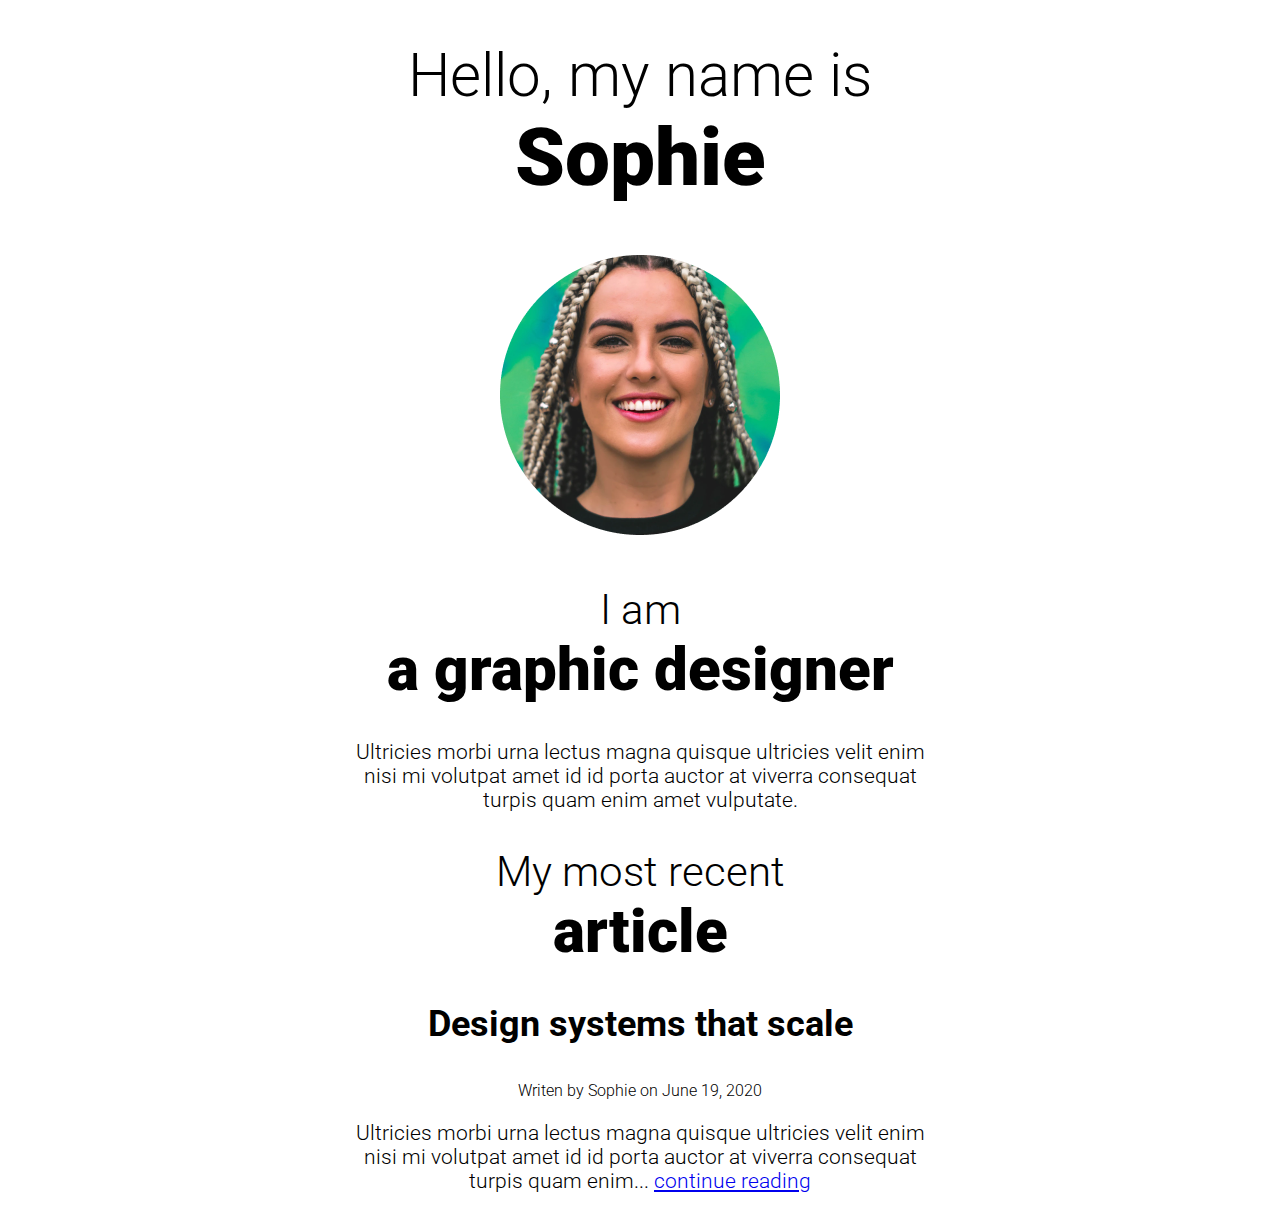
==== Scrimba-Css-Practice/index.html @ d4b8b4de "first commit" ====
<!DOCTYPE html>
<html>

<head>
    <title>HTML & CSS Fundamentals | Challenges</title>
    <link href="https://fonts.googleapis.com/css2?family=Roboto:wght@300;900&display=swap" rel="stylesheet">
    <link href="styles.css" rel="stylesheet">
</head>

<body>
    <div class="container">
        <h1>Hello, my name is<span class="bold-text h1-size-styling">Sophie</span>
        </h1>
        <img src="images/sophie.png" alt="portrait of Sophie">
        <h2>I am<span class="bold-text h2-size-styling">a graphic designer</span>
        </h2>
        <p>Ultricies morbi urna lectus magna quisque ultricies velit enim nisi mi volutpat amet id id porta auctor at
            viverra consequat turpis quam enim amet vulputate.</p>

        <h2>My most recent<span class="bold-text h2-size-styling">article</span>
        </h2>
        <article>
            <h3>Design systems that scale</h3>
            <p class=small-text>Writen by Sophie on June 19, 2020</p>
            <p>Ultricies morbi urna lectus magna quisque ultricies velit enim nisi mi volutpat amet id id porta auctor
                at viverra consequat turpis quam enim... <a href="#">continue reading</a></p>
        </article>
    </div>
</body>

</html>
---- Scrimba-Css-Practice/styles.css ----
body {
    text-align: center;
    font-family: 'Roboto', sans-serif;
    font-size: 21px;
    font-weight: 300;
}

h1,
h2 {
    font-weight: 300;
}


h1 {
    font-size: 60px;
}

h2 {
    font-size: 42px;
}

h3 {
    font-size: 36px;
}

.h1-size-styling {
    font-size: 80px;
}

.h2-size-styling {
    font-size: 60px;
}

.bold-text {
    font-weight: 900;
    display: block;
}

.small-text {
    font-size: 16px;
}

.container {
    width: 570px;
    margin: 0 auto;
}
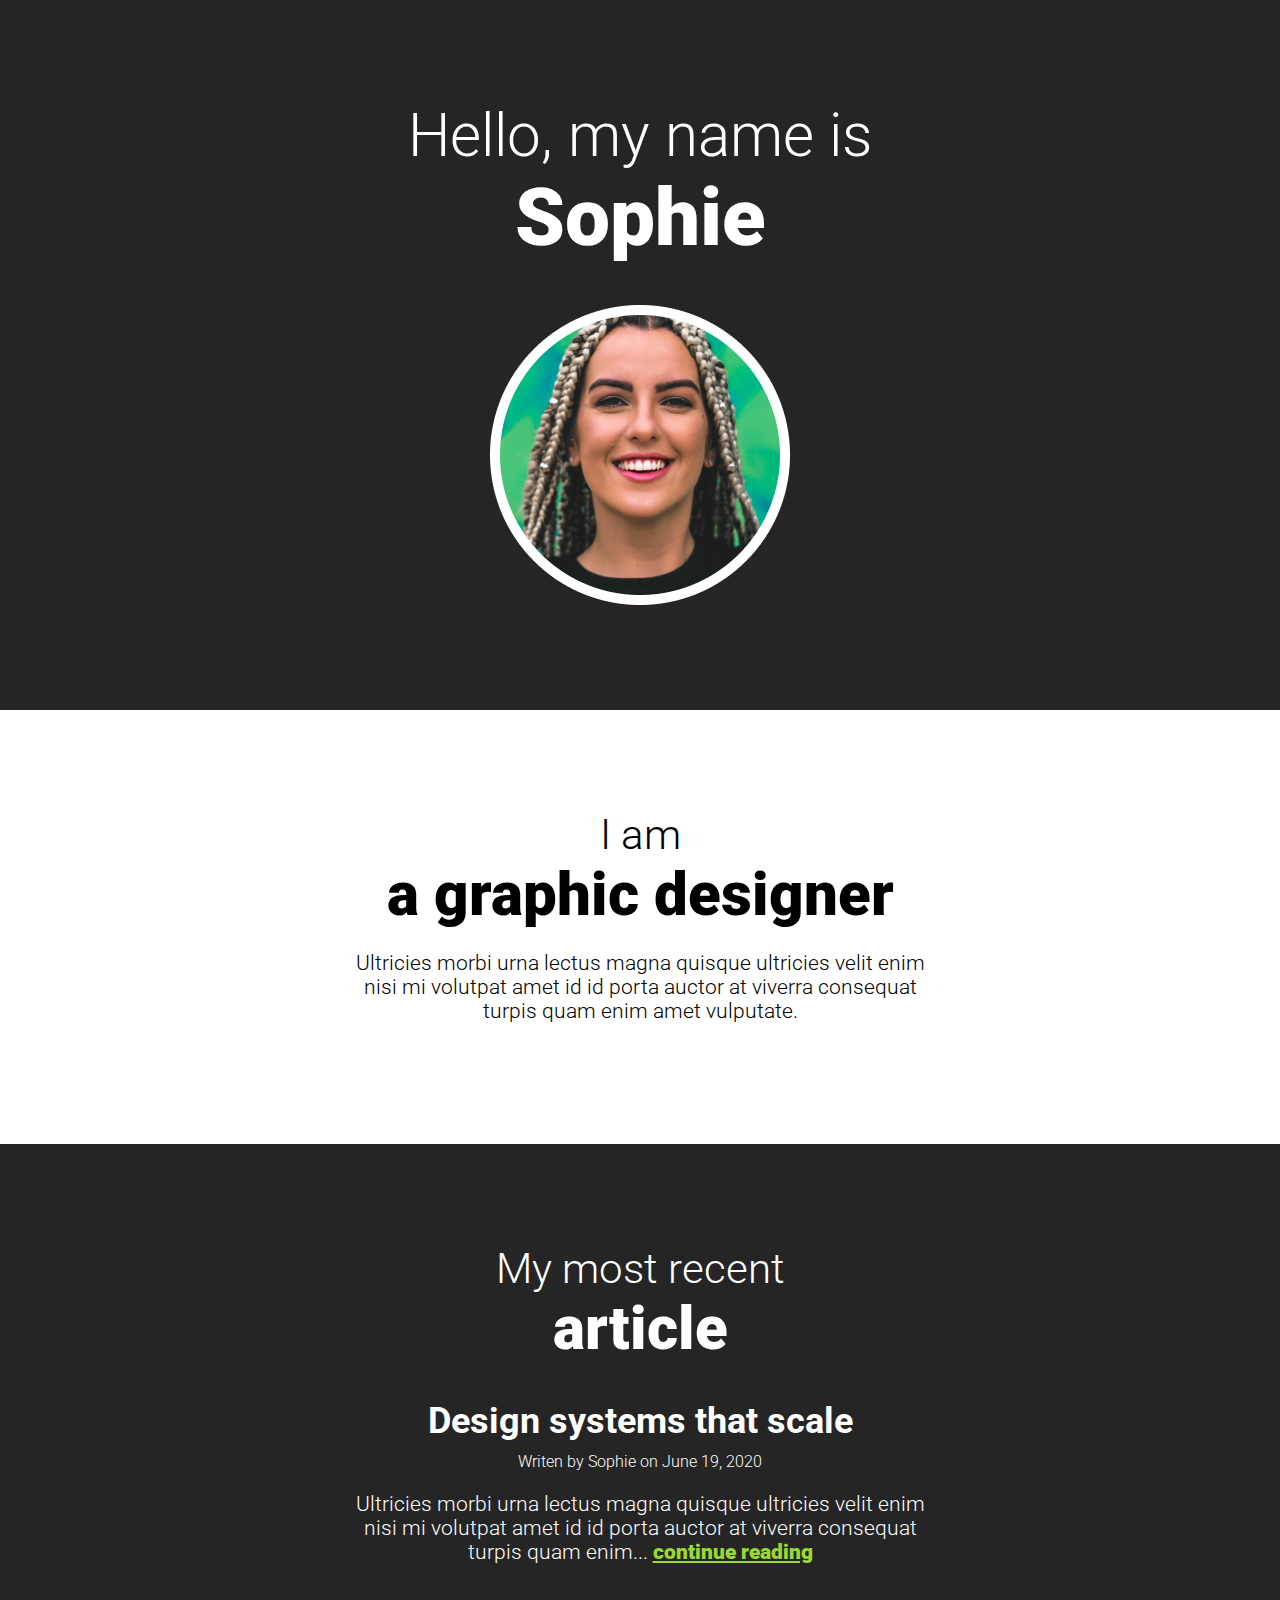
==== commit d645640f: "update to css" ====
--- a/Scrimba-Css-Practice/index.html
+++ b/Scrimba-Css-Practice/index.html
@@ -8,24 +8,35 @@
 </head>
 
 <body>
-    <div class="container">
-        <h1>Hello, my name is<span class="bold-text h1-size-styling">Sophie</span>
-        </h1>
-        <img src="images/sophie.png" alt="portrait of Sophie">
-        <h2>I am<span class="bold-text h2-size-styling">a graphic designer</span>
-        </h2>
-        <p>Ultricies morbi urna lectus magna quisque ultricies velit enim nisi mi volutpat amet id id porta auctor at
-            viverra consequat turpis quam enim amet vulputate.</p>
-
-        <h2>My most recent<span class="bold-text h2-size-styling">article</span>
-        </h2>
-        <article>
-            <h3>Design systems that scale</h3>
-            <p class=small-text>Writen by Sophie on June 19, 2020</p>
+    <header class="padding dark-bg">
+        <div class="container">
+            <h1>Hello, my name is<span class="bold-text h1-size-styling">Sophie</span>
+            </h1>
+            <img src="images/sophie.png" alt="portrait of Sophie">
+        </div>
+    </header>
+    <section class=padding>
+        <div class="container">
+            <h2>I am<span class="bold-text h2-size-styling">a graphic designer</span>
+            </h2>
             <p>Ultricies morbi urna lectus magna quisque ultricies velit enim nisi mi volutpat amet id id porta auctor
-                at viverra consequat turpis quam enim... <a href="#">continue reading</a></p>
-        </article>
-    </div>
+                at
+                viverra consequat turpis quam enim amet vulputate.</p>
+        </div>
+    </section>
+    <section class="padding dark-bg">
+        <div class="container">
+            <h2>My most recent<span class="bold-text h2-size-styling">article</span>
+            </h2>
+            <article>
+                <h3>Design systems that scale</h3>
+                <p class=small-text>Writen by Sophie on June 19, 2020</p>
+                <p>Ultricies morbi urna lectus magna quisque ultricies velit enim nisi mi volutpat amet id id porta
+                    auctor
+                    at viverra consequat turpis quam enim... <a href="#">continue reading</a></p>
+            </article>
+        </div>
+    </section>
 </body>
 
 </html>--- a/Scrimba-Css-Practice/styles.css
+++ b/Scrimba-Css-Practice/styles.css
@@ -3,11 +3,13 @@
     font-family: 'Roboto', sans-serif;
     font-size: 21px;
     font-weight: 300;
+    margin: 0;
 }
 
 h1,
 h2 {
     font-weight: 300;
+    margin-top: 0;
 }
 
 
@@ -17,11 +19,15 @@
 
 h2 {
     font-size: 42px;
+    margin-bottom: 5px;
 }
 
 h3 {
     font-size: 36px;
+    margin-bottom: 10px;
 }
+
+
 
 .h1-size-styling {
     font-size: 80px;
@@ -36,8 +42,29 @@
     display: block;
 }
 
+a {
+    color: #99D930;
+    font-weight: 900;
+}
+
+a:hover,
+a:focus {
+    color: #131313;
+
+}
+
 .small-text {
     font-size: 16px;
+    margin-top: 0px;
+}
+
+.padding {
+    padding: 100px
+}
+
+.dark-bg {
+    background-color: #252525;
+    color: #FFF;
 }
 
 .container {
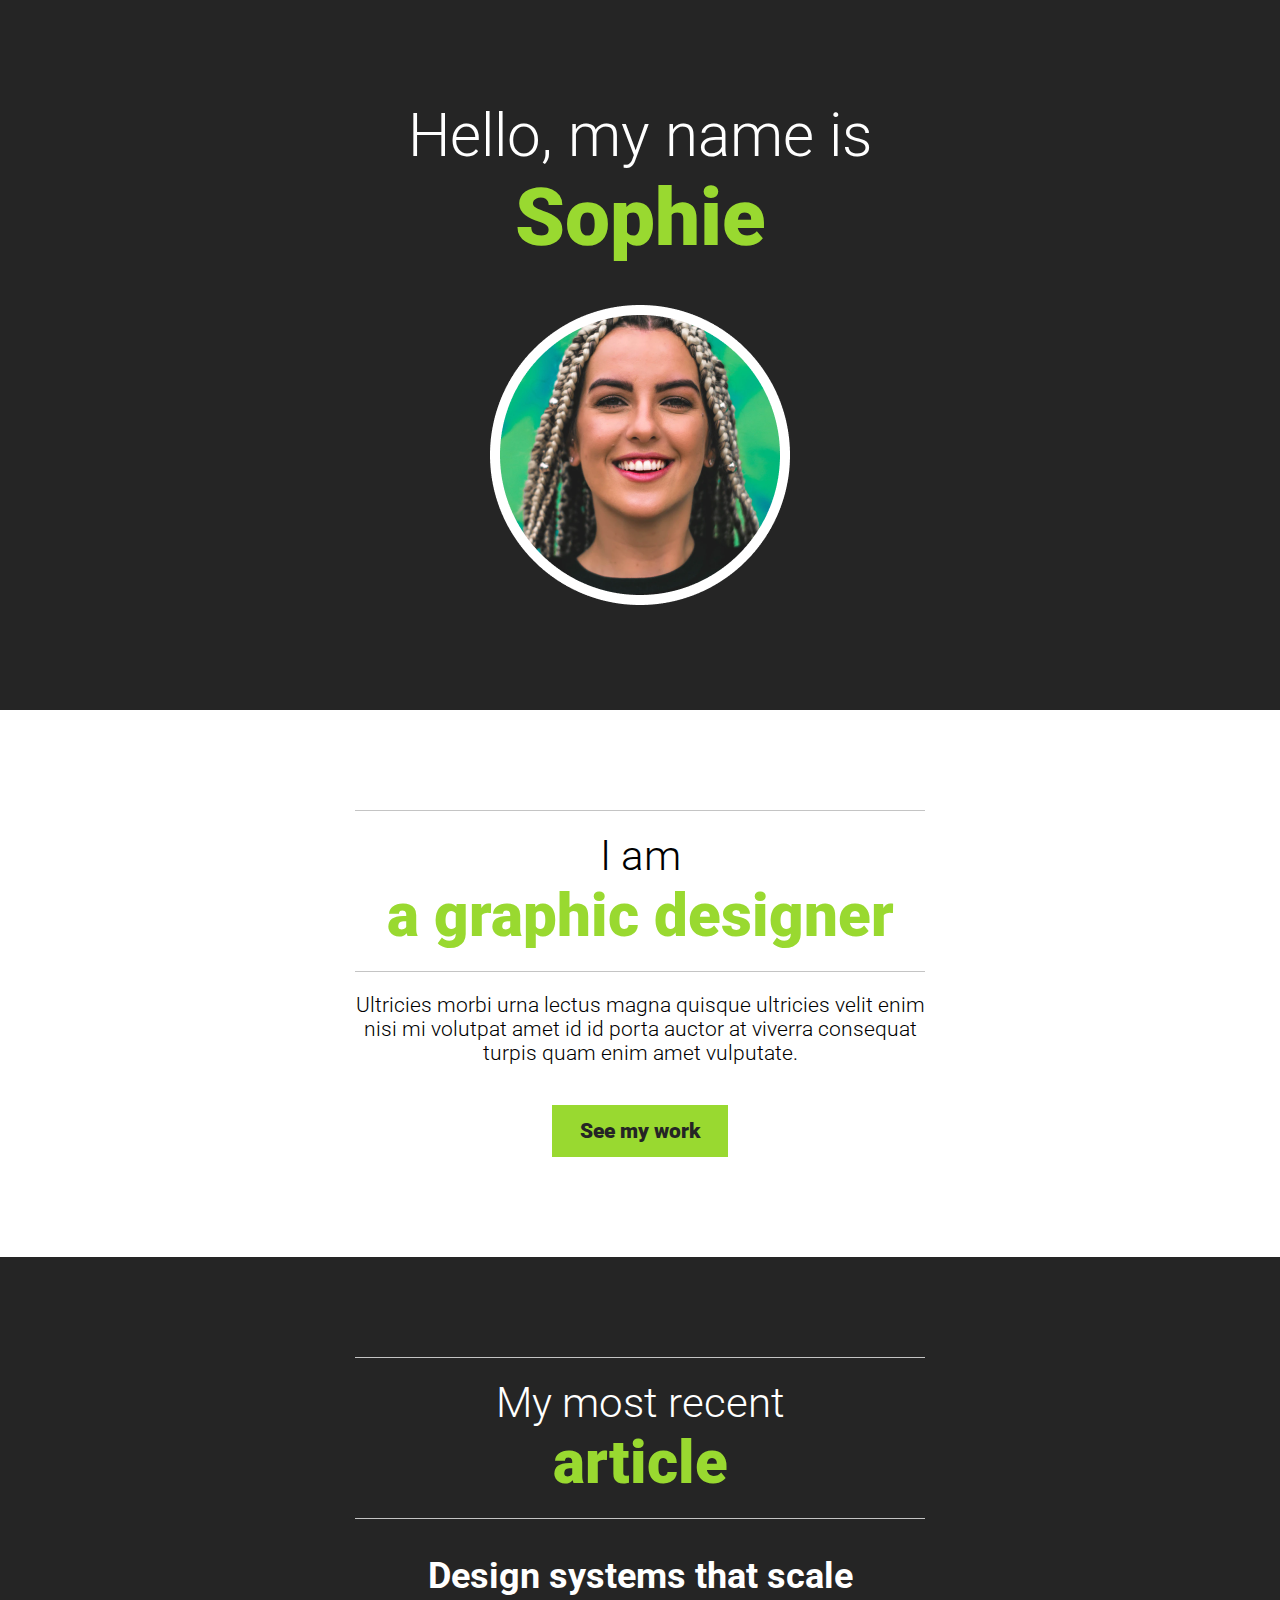
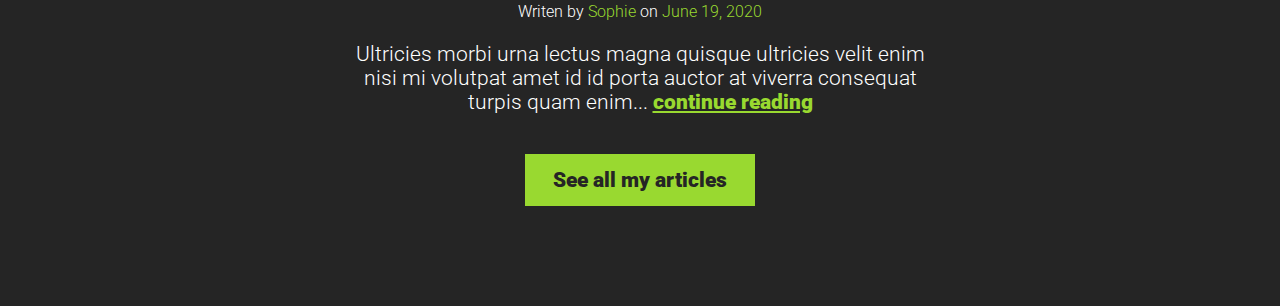
==== commit 12d897ee: "update to css" ====
--- a/Scrimba-Css-Practice/index.html
+++ b/Scrimba-Css-Practice/index.html
@@ -22,6 +22,7 @@
             <p>Ultricies morbi urna lectus magna quisque ultricies velit enim nisi mi volutpat amet id id porta auctor
                 at
                 viverra consequat turpis quam enim amet vulputate.</p>
+            <a href="#" class="btn">See my work</a>
         </div>
     </section>
     <section class="padding dark-bg">
@@ -30,10 +31,12 @@
             </h2>
             <article>
                 <h3>Design systems that scale</h3>
-                <p class=small-text>Writen by Sophie on June 19, 2020</p>
+                <p class=small-text>Writen by <span class="name">Sophie</span> on<time datetime="2020-06-19"> June 19,
+                        2020</time></p>
                 <p>Ultricies morbi urna lectus magna quisque ultricies velit enim nisi mi volutpat amet id id porta
                     auctor
                     at viverra consequat turpis quam enim... <a href="#">continue reading</a></p>
+                <a href="#" class="btn">See all my articles</a>
             </article>
         </div>
     </section>
--- a/Scrimba-Css-Practice/styles.css
+++ b/Scrimba-Css-Practice/styles.css
@@ -5,6 +5,8 @@
     font-weight: 300;
     margin: 0;
 }
+
+/* tipografia */
 
 h1,
 h2 {
@@ -19,15 +21,20 @@
 
 h2 {
     font-size: 42px;
-    margin-bottom: 5px;
+    border-bottom: solid 1px #C4C4C4;
+    border-top: solid 1px #C4C4C4;
+    padding: 20px 0;
+    margin-bottom: 20px;
 }
 
 h3 {
     font-size: 36px;
-    margin-bottom: 10px;
+    margin-bottom: 0;
 }
 
-
+p {
+    margin-bottom: 0;
+}
 
 .h1-size-styling {
     font-size: 80px;
@@ -40,7 +47,20 @@
 .bold-text {
     font-weight: 900;
     display: block;
+    color: #99D930;
 }
+
+.small-text {
+    font-size: 16px;
+    margin-top: 5px;
+}
+
+time,
+.name {
+    color: #99D930;
+}
+
+/* links e botoes */
 
 a {
     color: #99D930;
@@ -50,13 +70,33 @@
 a:hover,
 a:focus {
     color: #131313;
-
 }
 
-.small-text {
-    font-size: 16px;
-    margin-top: 0px;
+.btn {
+    background-color: #99D930;
+    color: #252525;
+    text-decoration: none;
+    padding: 14px 28px;
+    display: inline-block;
+    margin-top: 40px;
+    margin-bottom: 0;
 }
+
+.btn:hover,
+.btn:focus {
+    background-color: #252525;
+    color: #FFF;
+}
+
+article .btn:hover,
+.btn:focus {
+    background-color: #fff;
+    color: #252525;
+}
+
+
+
+/* espaçamento */
 
 .padding {
     padding: 100px
